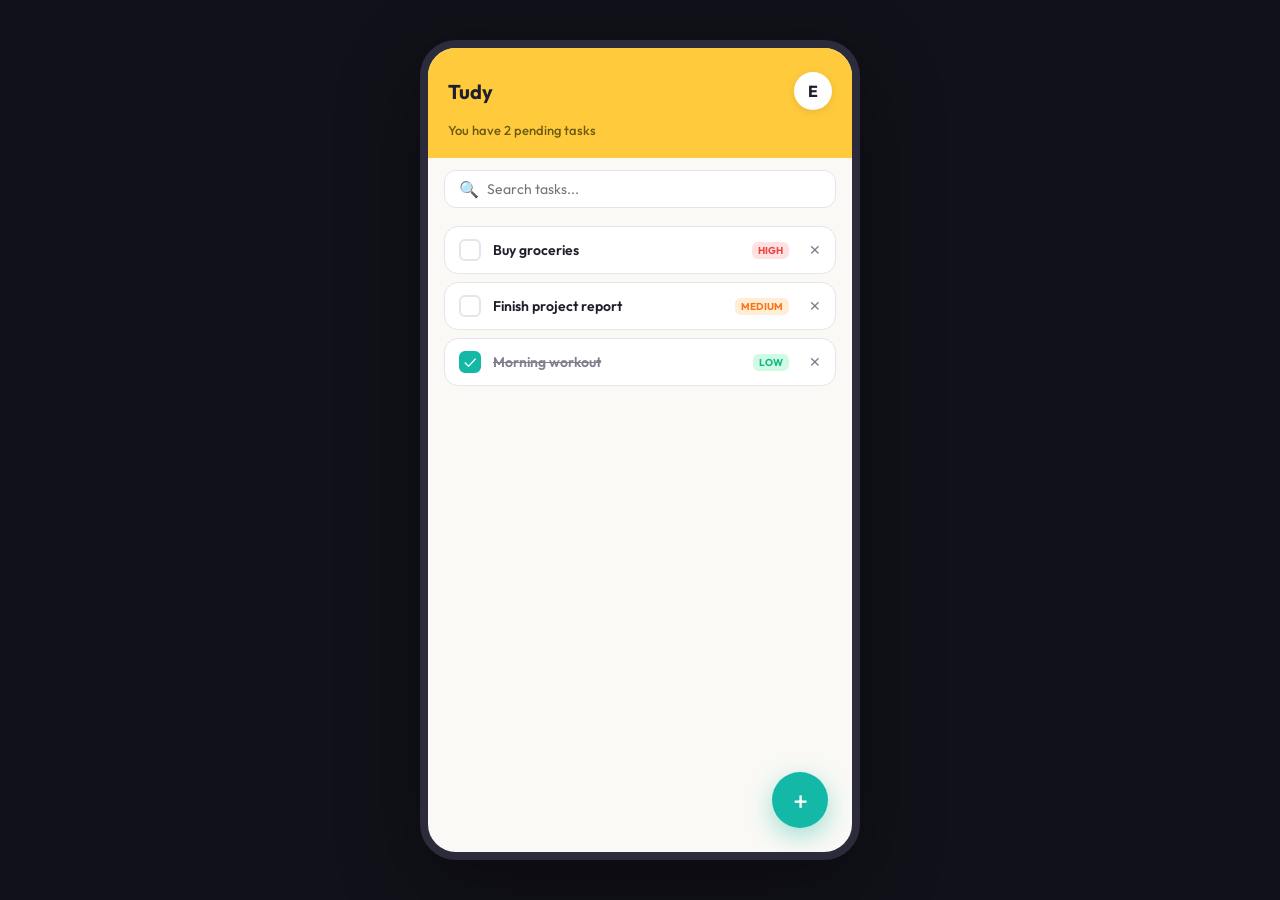
==== index.html @ 9cf91b24 "Remaster GUI with custom modal dialogs, priority pills, live search, and web interface" ====
<!DOCTYPE html>
<html lang="en">
<head>
  <meta charset="UTF-8">
  <meta name="viewport" content="width=device-width, initial-scale=1.0">
  <title>Tudy — Premium Task Manager</title>
  <link rel="preconnect" href="https://fonts.googleapis.com">
  <link rel="preconnect" href="https://fonts.gstatic.com" crossorigin>
  <link href="https://fonts.googleapis.com/css2?family=Outfit:wght@400;500;600;700&display=swap" rel="stylesheet">
  <style>
    :root {
      --yellow: #FFCB3D;
      --yellow-dark: #F5A623;
      --cream: #FAF9F5;
      --white: #FFFFFF;
      --ink: #1E1E2D;
      --gray: #7E7E8F;
      --gray-light: #F1F1F5;
      --line: #E5E5EB;
      --teal: #14B8A6;
      --teal-hover: #0D9488;
      --teal-light: #CCFBF1;
      --danger: #EF4444;
      --danger-light: #FEE2E2;
      --radius: 18px;
      --shadow: 0 12px 36px rgba(0,0,0,0.08);
    }

    * { box-sizing: border-box; margin: 0; padding: 0; }

    body {
      font-family: 'Outfit', -apple-system, BlinkMacSystemFont, sans-serif;
      background: #111119;
      color: var(--ink);
      min-height: 100vh;
      display: flex;
      justify-content: center;
      align-items: center;
      padding: 24px;
    }

    /* Mobile Container Frame */
    .app-viewport {
      width: 100%;
      max-width: 440px;
      height: 820px;
      background: var(--cream);
      border-radius: 36px;
      box-shadow: 0 24px 80px rgba(0,0,0,0.4);
      display: flex;
      flex-direction: column;
      overflow: hidden;
      position: relative;
      border: 8px solid #2B2B3C;
    }

    /* Header */
    .header {
      background: var(--yellow);
      padding: 24px 20px 20px;
      position: relative;
    }
    .header-top {
      display: flex;
      justify-content: space-between;
      align-items: center;
      margin-bottom: 12px;
    }
    .brand-title {
      font-size: 20px;
      font-weight: 700;
      color: var(--ink);
    }
    .avatar {
      width: 38px;
      height: 38px;
      background: var(--white);
      border-radius: 50%;
      display: flex;
      align-items: center;
      justify-content: center;
      font-weight: 700;
      color: var(--ink);
      box-shadow: 0 2px 8px rgba(0,0,0,0.1);
    }
    .sub-text {
      font-size: 13px;
      color: #6B5A12;
      font-weight: 500;
    }

    /* Search Bar */
    .search-box {
      margin: 12px 16px 6px;
      background: var(--white);
      border-radius: 12px;
      display: flex;
      align-items: center;
      padding: 8px 14px;
      border: 1px solid var(--line);
    }
    .search-box input {
      border: none;
      outline: none;
      width: 100%;
      margin-left: 8px;
      font-size: 14px;
      font-family: inherit;
    }

    /* Category List */
    .content-area {
      flex: 1;
      overflow-y: auto;
      padding: 12px 16px 80px;
    }

    .category-card {
      background: var(--white);
      border-radius: 16px;
      padding: 14px;
      margin-bottom: 10px;
      display: flex;
      align-items: center;
      justify-content: space-between;
      border: 1px solid var(--line);
      cursor: pointer;
      transition: all 0.2s ease;
    }
    .category-card:hover {
      transform: translateY(-2px);
      box-shadow: 0 4px 16px rgba(0,0,0,0.05);
    }
    .card-left {
      display: flex;
      align-items: center;
      gap: 12px;
    }
    .icon-chip {
      width: 44px;
      height: 44px;
      border-radius: 12px;
      display: flex;
      align-items: center;
      justify-content: center;
      font-size: 20px;
    }
    .cat-name { font-size: 15px; font-weight: 600; color: var(--ink); }
    .cat-count { font-size: 12px; color: var(--gray); }

    /* Task Card */
    .task-card {
      background: var(--white);
      border-radius: 14px;
      padding: 12px 14px;
      margin-bottom: 8px;
      display: flex;
      align-items: center;
      gap: 12px;
      border: 1px solid var(--line);
      transition: all 0.2s;
    }
    .task-card.completed .task-title {
      text-decoration: line-through;
      color: var(--gray);
    }
    .checkbox {
      width: 22px;
      height: 22px;
      border-radius: 6px;
      border: 2px solid var(--line);
      cursor: pointer;
      display: flex;
      align-items: center;
      justify-content: center;
      transition: all 0.2s;
    }
    .checkbox.checked {
      background: var(--teal);
      border-color: var(--teal);
      color: white;
    }
    .task-title { font-size: 14px; font-weight: 600; flex: 1; }

    .prio-pill {
      font-size: 10px;
      font-weight: 700;
      padding: 2px 6px;
      border-radius: 6px;
      text-transform: uppercase;
    }
    .prio-high { background: var(--danger-light); color: var(--danger); }
    .prio-medium { background: #FFEDD5; color: #F97316; }
    .prio-low { background: #D1FAE5; color: #10B981; }

    /* FAB */
    .fab {
      position: absolute;
      bottom: 24px;
      right: 24px;
      width: 56px;
      height: 56px;
      background: var(--teal);
      color: white;
      border-radius: 50%;
      display: flex;
      align-items: center;
      justify-content: center;
      font-size: 28px;
      box-shadow: 0 8px 24px rgba(20, 184, 166, 0.4);
      cursor: pointer;
      transition: transform 0.2s;
    }
    .fab:hover { transform: scale(1.08); background: var(--teal-hover); }

    /* Modal Overlay */
    .modal-overlay {
      position: absolute;
      top: 0; left: 0; right: 0; bottom: 0;
      background: rgba(0,0,0,0.5);
      display: flex;
      align-items: flex-end;
      opacity: 0;
      pointer-events: none;
      transition: opacity 0.3s ease;
    }
    .modal-overlay.active {
      opacity: 1;
      pointer-events: auto;
    }
    .modal-sheet {
      width: 100%;
      background: var(--white);
      border-radius: 28px 28px 0 0;
      padding: 24px;
      transform: translateY(100%);
      transition: transform 0.3s cubic-bezier(0.1, 0.9, 0.2, 1);
    }
    .modal-overlay.active .modal-sheet {
      transform: translateY(0);
    }

    .btn {
      padding: 10px 20px;
      border-radius: 12px;
      border: none;
      font-weight: 600;
      font-family: inherit;
      cursor: pointer;
    }
    .btn-primary { background: var(--teal); color: white; }
    .btn-secondary { background: var(--gray-light); color: var(--ink); }
    .input-field {
      width: 100%;
      padding: 12px;
      border-radius: 10px;
      border: 1px solid var(--line);
      margin-bottom: 12px;
      font-family: inherit;
    }
  </style>
</head>
<body>

<div class="app-viewport">
  <div class="header">
    <div class="header-top">
      <div class="brand-title">Tudy</div>
      <div class="avatar">E</div>
    </div>
    <div class="sub-text" id="header-subtitle">Loading tasks...</div>
  </div>

  <div class="search-box">
    <span>🔍</span>
    <input type="text" id="search-input" placeholder="Search tasks..." onkeyup="renderTasks()">
  </div>

  <div class="content-area" id="main-content">
    <!-- Rendered dynamically -->
  </div>

  <div class="fab" onclick="openAddTaskModal()">+</div>

  <!-- Modal Sheet -->
  <div class="modal-overlay" id="modal-overlay">
    <div class="modal-sheet">
      <h3 style="margin-bottom: 16px;" id="modal-title">Add New Task</h3>
      <input type="text" id="task-title-input" class="input-field" placeholder="What needs to be done?">
      
      <div style="display: flex; gap: 8px; margin-bottom: 16px;">
        <select id="task-cat-select" class="input-field" style="margin-bottom: 0;">
          <option value="Personal">Personal</option>
          <option value="Work">Work</option>
          <option value="Shopping">Shopping</option>
        </select>
        <select id="task-prio-select" class="input-field" style="margin-bottom: 0;">
          <option value="Low">Low</option>
          <option value="Medium" selected>Medium</option>
          <option value="High">High</option>
        </select>
      </div>

      <div style="display: flex; justify-content: flex-end; gap: 8px;">
        <button class="btn btn-secondary" onclick="closeModal()">Cancel</button>
        <button class="btn btn-primary" onclick="saveTask()">Save Task</button>
      </div>
    </div>
  </div>
</div>

<script>
  let tasks = JSON.parse(localStorage.getItem('tudy_tasks') || '[]');

  if (tasks.length === 0) {
    tasks = [
      { id: '1', title: 'Buy groceries', category: 'Shopping', priority: 'High', completed: false, due_date: '' },
      { id: '2', title: 'Finish project report', category: 'Work', priority: 'Medium', completed: false, due_date: '' },
      { id: '3', title: 'Morning workout', category: 'Personal', priority: 'Low', completed: true, due_date: '' }
    ];
    save();
  }

  function save() {
    localStorage.setItem('tudy_tasks', JSON.stringify(tasks));
  }

  function renderTasks() {
    const q = document.getElementById('search-input').value.toLowerCase();
    const container = document.getElementById('main-content');
    const filtered = tasks.filter(t => t.title.toLowerCase().includes(q));

    document.getElementById('header-subtitle').innerText = `You have ${tasks.filter(t => !t.completed).length} pending tasks`;

    if (filtered.length === 0) {
      container.innerHTML = '<div style="text-align: center; color: var(--gray); padding: 40px;">No tasks found</div>';
      return;
    }

    container.innerHTML = filtered.map(t => `
      <div class="task-card ${t.completed ? 'completed' : ''}">
        <div class="checkbox ${t.completed ? 'checked' : ''}" onclick="toggleTask('${t.id}')">
          ${t.completed ? '✓' : ''}
        </div>
        <div class="task-title">${t.title}</div>
        <span class="prio-pill prio-${t.priority.toLowerCase()}">${t.priority}</span>
        <span onclick="deleteTask('${t.id}')" style="cursor: pointer; color: var(--gray); font-size: 14px; margin-left: 8px;">✕</span>
      </div>
    `).join('');
  }

  function toggleTask(id) {
    const t = tasks.find(x => x.id === id);
    if (t) t.completed = !t.completed;
    save();
    renderTasks();
  }

  function deleteTask(id) {
    tasks = tasks.filter(x => x.id !== id);
    save();
    renderTasks();
  }

  function openAddTaskModal() {
    document.getElementById('modal-overlay').classList.add('active');
    document.getElementById('task-title-input').focus();
  }

  function closeModal() {
    document.getElementById('modal-overlay').classList.remove('active');
    document.getElementById('task-title-input').value = '';
  }

  function saveTask() {
    const title = document.getElementById('task-title-input').value.strip ? document.getElementById('task-title-input').value.trim() : document.getElementById('task-title-input').value;
    if (!title) return;

    tasks.push({
      id: Date.now().toString(),
      title: title,
      category: document.getElementById('task-cat-select').value,
      priority: document.getElementById('task-prio-select').value,
      completed: false,
      due_date: ''
    });

    save();
    renderTasks();
    closeModal();
  }

  renderTasks();
</script>
</body>
</html>
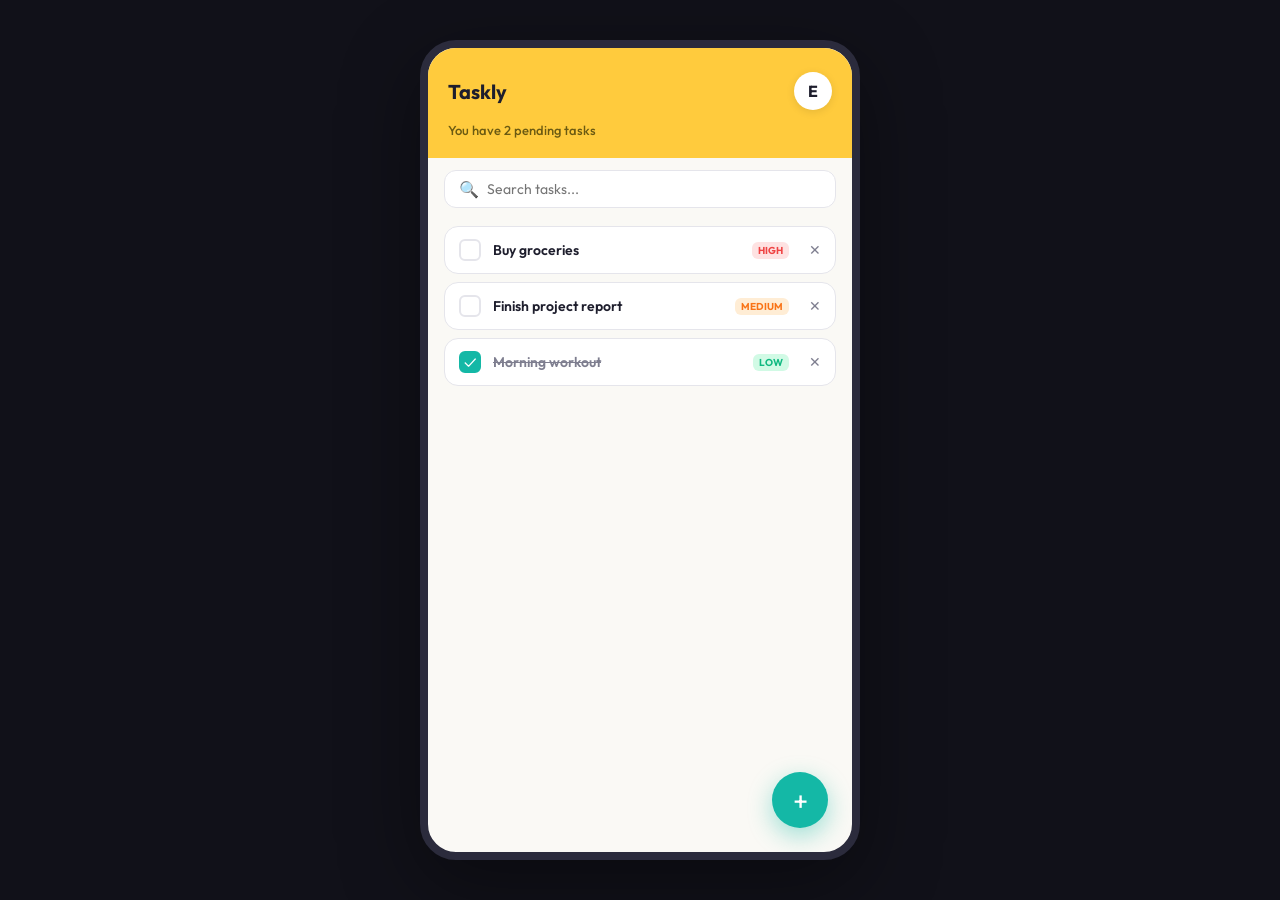
==== commit 738ca37f: "rebrand: rename Tudy → Taskly across all files" ====
--- a/index.html
+++ b/index.html
@@ -3,7 +3,7 @@
 <head>
   <meta charset="UTF-8">
   <meta name="viewport" content="width=device-width, initial-scale=1.0">
-  <title>Tudy — Premium Task Manager</title>
+  <title>Taskly — Premium Task Manager</title>
   <link rel="preconnect" href="https://fonts.googleapis.com">
   <link rel="preconnect" href="https://fonts.gstatic.com" crossorigin>
   <link href="https://fonts.googleapis.com/css2?family=Outfit:wght@400;500;600;700&display=swap" rel="stylesheet">
@@ -265,7 +265,7 @@
 <div class="app-viewport">
   <div class="header">
     <div class="header-top">
-      <div class="brand-title">Tudy</div>
+      <div class="brand-title">Taskly</div>
       <div class="avatar">E</div>
     </div>
     <div class="sub-text" id="header-subtitle">Loading tasks...</div>
@@ -310,7 +310,7 @@
 </div>
 
 <script>
-  let tasks = JSON.parse(localStorage.getItem('tudy_tasks') || '[]');
+  let tasks = JSON.parse(localStorage.getItem('taskly_tasks') || '[]');
 
   if (tasks.length === 0) {
     tasks = [
@@ -322,7 +322,7 @@
   }
 
   function save() {
-    localStorage.setItem('tudy_tasks', JSON.stringify(tasks));
+    localStorage.setItem('taskly_tasks', JSON.stringify(tasks));
   }
 
   function renderTasks() {
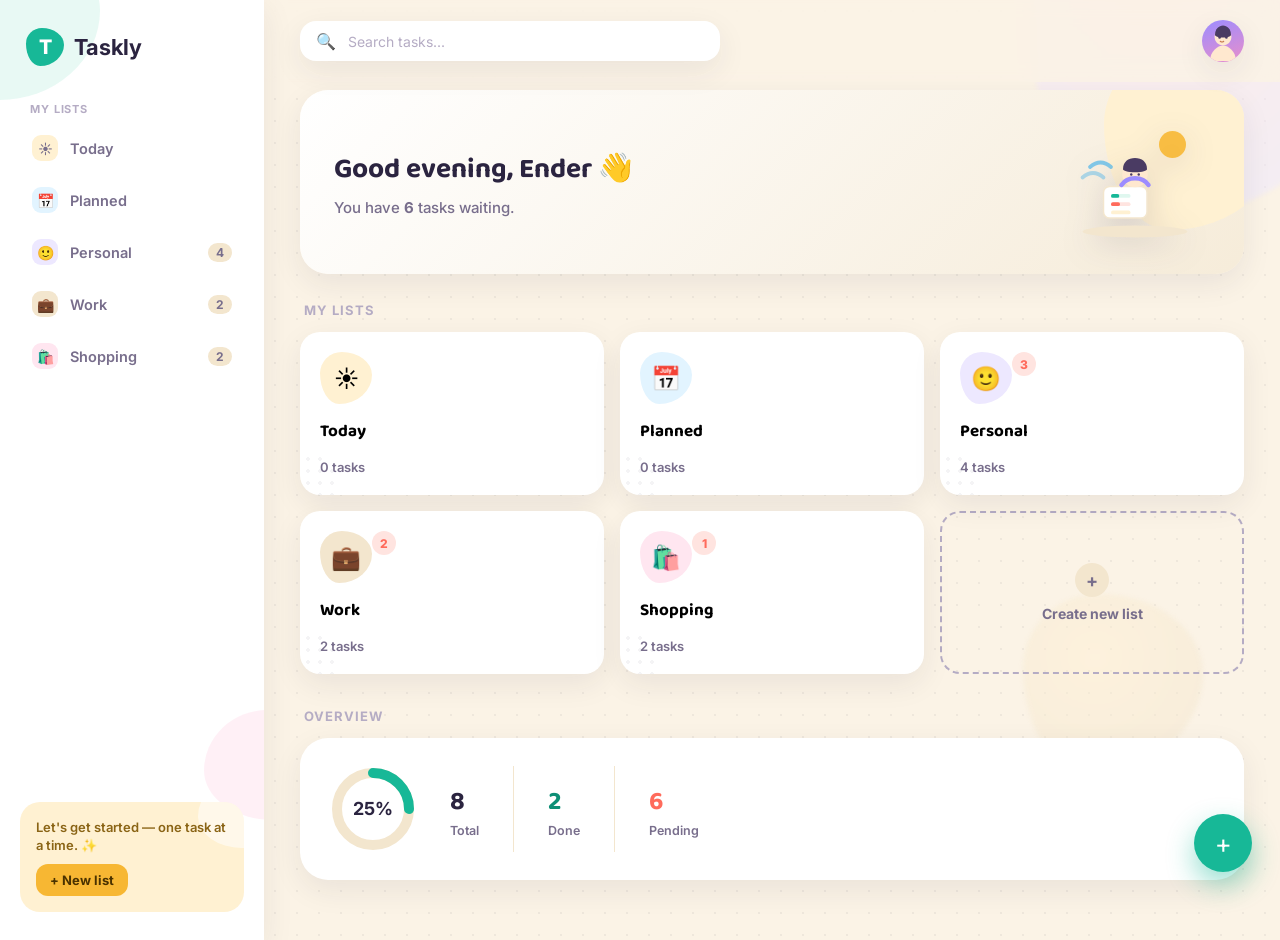
==== commit 36905d63: "feat: replace index.html with complete revamp design from taskly-revamp (1).html with full functiona" ====
--- a/index.html
+++ b/index.html
@@ -1,396 +1,1047 @@
 <!DOCTYPE html>
 <html lang="en">
 <head>
-  <meta charset="UTF-8">
-  <meta name="viewport" content="width=device-width, initial-scale=1.0">
-  <title>Taskly — Premium Task Manager</title>
-  <link rel="preconnect" href="https://fonts.googleapis.com">
-  <link rel="preconnect" href="https://fonts.gstatic.com" crossorigin>
-  <link href="https://fonts.googleapis.com/css2?family=Outfit:wght@400;500;600;700&display=swap" rel="stylesheet">
-  <style>
-    :root {
-      --yellow: #FFCB3D;
-      --yellow-dark: #F5A623;
-      --cream: #FAF9F5;
-      --white: #FFFFFF;
-      --ink: #1E1E2D;
-      --gray: #7E7E8F;
-      --gray-light: #F1F1F5;
-      --line: #E5E5EB;
-      --teal: #14B8A6;
-      --teal-hover: #0D9488;
-      --teal-light: #CCFBF1;
-      --danger: #EF4444;
-      --danger-light: #FEE2E2;
-      --radius: 18px;
-      --shadow: 0 12px 36px rgba(0,0,0,0.08);
+<meta charset="UTF-8">
+<meta name="viewport" content="width=device-width, initial-scale=1.0">
+<title>Taskly — Get Organized Your Life</title>
+<link rel="preconnect" href="https://fonts.googleapis.com">
+<link href="https://fonts.googleapis.com/css2?family=Baloo+2:wght@500;600;700;800&family=Inter:wght@400;500;600;700;800&display=swap" rel="stylesheet">
+<style>
+  :root{
+    --cream:#FBF3E6;
+    --cream-deep:#F3E6CE;
+    --white:#FFFFFF;
+    --ink:#2B2440;
+    --ink-soft:#786E8C;
+    --ink-faint:#B5ACC4;
+    --teal:#17B897;
+    --teal-deep:#0E8F76;
+    --teal-tint:#DFF7EF;
+    --coral:#FF6B5C;
+    --coral-tint:#FFE4E0;
+    --amber:#F7B733;
+    --amber-tint:#FFF1D2;
+    --lilac:#9C8CFF;
+    --lilac-tint:#EDE8FF;
+    --sky:#4FB3E8;
+    --sky-tint:#E2F4FF;
+    --pink:#FF8FBB;
+    --pink-tint:#FFE6F0;
+    --radius-lg:28px;
+    --radius-md:20px;
+    --radius-sm:14px;
+    --shadow-soft:0 10px 30px rgba(43,36,64,0.08);
+    --shadow-pop:0 16px 40px rgba(43,36,64,0.14);
+  }
+
+  *{box-sizing:border-box;}
+  html,body{margin:0;padding:0;}
+  body{
+    background:
+      radial-gradient(circle, rgba(43,36,64,.06) 1.4px, transparent 1.4px) 0 0/22px 22px,
+      var(--cream);
+    font-family:'Inter',sans-serif;
+    color:var(--ink);
+    -webkit-font-smoothing:antialiased;
+    position:relative;
+  }
+  h1,h2,h3,.display{font-family:'Baloo 2',sans-serif;}
+
+  /* ---------- Ambient background graphics ---------- */
+  .bg-decor{
+    position:fixed;inset:0;z-index:0;overflow:hidden;pointer-events:none;
+  }
+  .bg-decor span{
+    position:absolute;display:block;
+    border-radius:42% 58% 63% 37% / 41% 44% 56% 59%;
+    filter:blur(2px);opacity:.5;
+  }
+  .bg-decor span.b1{width:340px;height:340px;top:-120px;right:-90px;background:radial-gradient(circle at 35% 30%, var(--pink-tint), var(--lilac-tint) 70%);}
+  .bg-decor span.b2{width:260px;height:260px;bottom:-100px;left:-80px;background:radial-gradient(circle at 40% 35%, var(--teal-tint), var(--sky-tint) 75%);}
+  .bg-decor span.b3{width:180px;height:180px;bottom:14%;right:6%;background:radial-gradient(circle at 40% 35%, var(--amber-tint), var(--cream-deep) 75%);opacity:.45;}
+  #app{position:relative;z-index:1;}
+
+  button{font-family:inherit;cursor:pointer;border:none;background:none;}
+  input,select{font-family:inherit;}
+
+  /* ---------- Blob badge shapes ---------- */
+  .blob{
+    border-radius: 42% 58% 63% 37% / 41% 44% 56% 59%;
+    display:flex;align-items:center;justify-content:center;
+    transition:border-radius .5s ease, transform .35s ease;
+    flex-shrink:0;
+  }
+  .blob:hover{
+    border-radius: 58% 42% 37% 63% / 55% 60% 40% 45%;
+    transform:rotate(-4deg) scale(1.04);
+  }
+
+  /* ---------- App shell ---------- */
+  #app{display:flex;min-height:100vh;}
+
+  /* Sidebar */
+  .sidebar{
+    width:264px;flex-shrink:0;
+    background:var(--white);
+    padding:28px 20px;
+    display:flex;flex-direction:column;gap:26px;
+    box-shadow: var(--shadow-soft);
+    position:relative;z-index:20;
+    overflow:hidden;
+  }
+  .sidebar::before{
+    content:"";position:absolute;top:-60px;left:-60px;width:160px;height:160px;
+    background:var(--teal-tint);border-radius:42% 58% 63% 37% / 41% 44% 56% 59%;
+    z-index:0;opacity:.7;
+  }
+  .sidebar::after{
+    content:"";position:absolute;bottom:120px;right:-50px;width:110px;height:110px;
+    background:var(--pink-tint);border-radius:58% 42% 37% 63% / 55% 60% 40% 45%;
+    z-index:0;opacity:.6;
+  }
+  .sidebar > *{position:relative;z-index:1;}
+  .brand{display:flex;align-items:center;gap:10px;padding:0 6px;}
+  .brand .mark{
+    width:38px;height:38px;background:var(--teal);
+    color:white;font-size:20px;font-weight:800;
+  }
+  .brand span{font-size:22px;font-weight:700;}
+
+  .nav-group{display:flex;flex-direction:column;gap:4px;}
+  .nav-label{font-size:11px;font-weight:700;letter-spacing:.08em;color:var(--ink-faint);text-transform:uppercase;margin:10px 10px 4px;}
+  .nav-item{
+    display:flex;align-items:center;gap:12px;
+    padding:11px 12px;border-radius:14px;
+    font-weight:600;font-size:14.5px;color:var(--ink-soft);
+    transition:background .2s ease, color .2s ease;
+    text-align:left;width:100%;
+  }
+  .nav-item .ic{width:26px;height:26px;border-radius:9px;display:flex;align-items:center;justify-content:center;font-size:14px;flex-shrink:0;}
+  .nav-item:hover{background:var(--cream);color:var(--ink);}
+  .nav-item.active{background:var(--teal-tint);color:var(--teal-deep);}
+  .nav-item .count{margin-left:auto;font-size:12px;font-weight:700;background:var(--cream-deep);color:var(--ink-soft);padding:2px 8px;border-radius:20px;}
+  .nav-item.active .count{background:var(--teal);color:white;}
+  .nav-item .del-list{margin-left:auto;opacity:0;font-size:13px;color:var(--ink-faint);padding:2px 5px;border-radius:6px;transition:opacity .15s,color .15s;}
+  .nav-item:hover .del-list{opacity:1;}
+  .nav-item .del-list:hover{color:var(--coral);}
+
+  .sidebar-footer{margin-top:auto;background:var(--amber-tint);border-radius:var(--radius-md);padding:16px;position:relative;overflow:hidden;}
+  .sidebar-footer::after{
+    content:"";position:absolute;top:-24px;right:-24px;width:70px;height:70px;
+    background:rgba(255,255,255,.55);border-radius:58% 42% 37% 63% / 55% 60% 40% 45%;
+  }
+  .sidebar-footer p{margin:0 0 10px;font-size:13px;font-weight:600;color:#8A6415;line-height:1.4;position:relative;z-index:1;}
+  .sidebar-footer button{background:var(--amber);color:#4A3200;font-weight:700;font-size:13px;padding:8px 14px;border-radius:12px;position:relative;z-index:1;transition:transform .15s;}
+  .sidebar-footer button:hover{transform:scale(1.04);}
+
+  .drawer-close, .hamburger{display:none;}
+
+  /* Main column */
+  .main{flex:1;min-width:0;display:flex;flex-direction:column;}
+  .topbar{
+    display:flex;align-items:center;gap:16px;
+    padding:20px 36px;position:sticky;top:0;
+    background:rgba(251,243,230,.85);backdrop-filter:blur(10px);
+    z-index:10;
+  }
+  .search{
+    flex:1;max-width:420px;display:flex;align-items:center;gap:10px;
+    background:var(--white);border-radius:16px;padding:10px 16px;
+    box-shadow:var(--shadow-soft);
+  }
+  .search input{border:none;outline:none;background:none;font-size:14px;width:100%;color:var(--ink);}
+  .search input::placeholder{color:var(--ink-faint);}
+  .topbar .spacer{flex:1;}
+  .avatar{
+    width:42px;height:42px;border-radius:50%;
+    background:linear-gradient(160deg, var(--lilac) 0%, var(--pink) 130%);
+    display:flex;align-items:center;justify-content:center;
+    box-shadow:var(--shadow-soft);flex-shrink:0;overflow:hidden;
+  }
+  .avatar svg{width:100%;height:100%;display:block;}
+
+  .content{padding:8px 36px 60px;max-width:1080px;width:100%;margin:0 auto;}
+
+  /* ---------- Dashboard ---------- */
+  .hero{
+    background:linear-gradient(135deg,var(--white) 0%, var(--cream-deep) 130%);
+    border-radius:var(--radius-lg);padding:32px 34px;
+    display:flex;align-items:center;justify-content:space-between;gap:24px;
+    box-shadow:var(--shadow-soft);margin-bottom:28px;position:relative;overflow:hidden;
+  }
+  .hero::after{
+    content:"";position:absolute;right:-40px;top:-40px;width:180px;height:180px;
+    background:var(--amber-tint);border-radius:42% 58% 63% 37% / 41% 44% 56% 59%;z-index:0;
+  }
+  .hero-text{position:relative;z-index:1;}
+  .hero-text h1{margin:0 0 6px;font-size:28px;}
+  .hero-text p{margin:0;color:var(--ink-soft);font-size:15px;font-weight:500;}
+  .hero-emoji{position:relative;z-index:1;filter:drop-shadow(0 8px 16px rgba(43,36,64,.15));flex-shrink:0;}
+  .hero-emoji svg{width:150px;height:120px;display:block;}
+
+  .section-title{font-size:13px;font-weight:700;letter-spacing:.08em;text-transform:uppercase;color:var(--ink-faint);margin:0 0 14px 4px;}
+
+  .lists-grid{
+    display:grid;grid-template-columns:repeat(auto-fill,minmax(230px,1fr));
+    gap:16px;margin-bottom:34px;
+  }
+  .list-card{
+    background:var(--white);border-radius:var(--radius-md);padding:20px;
+    display:flex;flex-direction:column;gap:14px;
+    box-shadow:var(--shadow-soft);cursor:pointer;text-align:left;
+    transition:transform .2s ease, box-shadow .2s ease;
+    position:relative;overflow:hidden;
+  }
+  .list-card::after{
+    content:"";position:absolute;bottom:-22px;left:-22px;width:64px;height:64px;
+    background:radial-gradient(circle, rgba(43,36,64,.05) 1.6px, transparent 1.6px) 0 0/12px 12px;
+    border-radius:50%;pointer-events:none;
+  }
+  .list-card:hover{transform:translateY(-4px);box-shadow:var(--shadow-pop);}
+  .list-card .blob{width:52px;height:52px;font-size:24px;position:relative;z-index:1;}
+  .list-card h3{margin:0;font-size:17px;position:relative;z-index:1;}
+  .list-card .meta{display:flex;align-items:center;justify-content:space-between;position:relative;z-index:1;}
+  .list-card > div{position:relative;z-index:1;}
+  .list-card .meta span{font-size:13px;color:var(--ink-soft);font-weight:600;}
+  .list-card .badge{
+    background:var(--coral-tint);color:var(--coral);font-weight:800;font-size:12px;
+    width:24px;height:24px;border-radius:50%;display:flex;align-items:center;justify-content:center;
+  }
+  .list-card .del-card{
+    position:absolute;top:12px;right:12px;opacity:0;width:26px;height:26px;
+    border-radius:8px;background:var(--coral-tint);color:var(--coral);
+    font-size:12px;font-weight:800;display:flex;align-items:center;justify-content:center;
+    transition:opacity .2s;z-index:2;
+  }
+  .list-card:hover .del-card{opacity:1;}
+  .new-list-card{
+    border:2px dashed var(--ink-faint);border-radius:var(--radius-md);
+    display:flex;flex-direction:column;align-items:center;justify-content:center;gap:8px;
+    padding:20px;color:var(--ink-soft);font-weight:700;font-size:14px;
+    background:transparent;min-height:120px;transition:all .2s ease;
+  }
+  .new-list-card:hover{border-color:var(--teal);color:var(--teal-deep);background:var(--teal-tint);}
+  .new-list-card .plus-ic{width:34px;height:34px;border-radius:50%;background:var(--cream-deep);display:flex;align-items:center;justify-content:center;font-size:18px;}
+
+  .overview-card{
+    background:var(--white);border-radius:var(--radius-lg);padding:28px 30px;
+    box-shadow:var(--shadow-soft);display:flex;align-items:center;gap:34px;flex-wrap:wrap;
+  }
+  .ring-wrap{display:flex;align-items:center;gap:16px;}
+  .stat{display:flex;flex-direction:column;}
+  .stat .num{font-family:'Baloo 2';font-size:26px;font-weight:700;}
+  .stat .lbl{font-size:12.5px;color:var(--ink-soft);font-weight:600;}
+  .stat.done .num{color:var(--teal-deep);}
+  .stat.pending .num{color:var(--coral);}
+  .overview-divider{width:1px;align-self:stretch;background:var(--cream-deep);}
+
+  /* ---------- List Detail ---------- */
+  .list-header{
+    display:flex;align-items:center;gap:18px;margin-bottom:22px;
+  }
+  .back-btn{
+    display:flex;align-items:center;gap:6px;font-weight:700;font-size:14px;color:var(--ink-soft);
+    padding:8px 4px;
+  }
+  .back-btn:hover{color:var(--ink);}
+  .list-header .blob{width:58px;height:58px;font-size:26px;}
+  .list-header h2{margin:0;font-size:24px;}
+  .list-header .sub{margin:2px 0 0;color:var(--ink-soft);font-size:13.5px;font-weight:600;}
+
+  .tabs{display:flex;gap:6px;background:var(--white);padding:5px;border-radius:16px;box-shadow:var(--shadow-soft);width:fit-content;margin-bottom:20px;}
+  .tab{padding:9px 20px;border-radius:12px;font-weight:700;font-size:13.5px;color:var(--ink-soft);transition:background .2s,color .2s;}
+  .tab.active{background:var(--teal);color:white;}
+  .tab:hover:not(.active){background:var(--cream);}
+
+  .task-list{display:flex;flex-direction:column;gap:12px;}
+  .task-row{
+    background:var(--white);border-radius:var(--radius-md);
+    padding:16px 18px;display:flex;align-items:center;gap:14px;
+    box-shadow:var(--shadow-soft);transition:box-shadow .2s ease, opacity .2s ease;
+    border-left:5px solid transparent;
+  }
+  .task-row:hover{box-shadow:var(--shadow-pop);}
+  .task-row.priority-High{border-left-color:var(--coral);}
+  .task-row.priority-Medium{border-left-color:var(--amber);}
+  .task-row.priority-Low{border-left-color:var(--teal);}
+
+  .checkbox{
+    width:26px;height:26px;border-radius:50%;border:2.5px solid var(--ink-faint);
+    display:flex;align-items:center;justify-content:center;flex-shrink:0;
+    transition:all .2s ease;font-size:13px;color:white;
+  }
+  .checkbox.checked{background:var(--teal);border-color:var(--teal);}
+
+  .task-body{flex:1;min-width:0;}
+  .task-title{font-weight:700;font-size:15px;margin:0 0 6px;transition:color .2s ease;}
+  .task-row.done .task-title{text-decoration:line-through;color:var(--ink-faint);}
+  .pill{display:inline-block;font-size:11px;font-weight:800;padding:4px 10px;border-radius:20px;letter-spacing:.02em;}
+  .pill.High{background:var(--coral-tint);color:var(--coral);}
+  .pill.Medium{background:var(--amber-tint);color:#8A6415;}
+  .pill.Low{background:var(--teal-tint);color:var(--teal-deep);}
+  .task-due{font-size:11.5px;color:var(--ink-faint);font-weight:500;margin-left:6px;}
+  .task-due.overdue{color:var(--coral);font-weight:700;}
+
+  .task-actions{display:flex;align-items:center;gap:6px;}
+  .icon-btn{
+    width:32px;height:32px;border-radius:10px;display:flex;align-items:center;justify-content:center;
+    color:var(--ink-faint);transition:all .2s ease;font-size:14px;
+  }
+  .icon-btn:hover{background:var(--coral-tint);color:var(--coral);}
+  .icon-btn.edit-btn:hover{background:var(--teal-tint);color:var(--teal-deep);}
+
+  .empty-state{
+    text-align:center;padding:60px 20px;color:var(--ink-soft);
+  }
+  .empty-state .em{margin-bottom:6px;}
+  .empty-state .em svg{width:120px;height:100px;}
+  .empty-state p{font-weight:600;margin:0;}
+
+  /* Add task */
+  .add-row{
+    background:var(--white);border-radius:var(--radius-md);padding:12px 14px;
+    display:flex;gap:10px;align-items:center;box-shadow:var(--shadow-soft);margin-bottom:16px;
+    border:2px solid transparent;transition:border-color .2s;
+  }
+  .add-row:focus-within{border-color:var(--teal);}
+  .add-row input{flex:1;border:none;outline:none;font-size:14.5px;padding:8px 4px;background:none;color:var(--ink);}
+  .add-row select{border:none;outline:none;background:var(--cream);border-radius:10px;padding:8px 10px;font-weight:700;font-size:12.5px;color:var(--ink-soft);}
+  .add-row input.due-input{flex:0 0 130px;font-size:13px;color:var(--ink-soft);}
+  .add-row button.submit{background:var(--teal);color:white;font-weight:700;font-size:13.5px;padding:9px 18px;border-radius:12px;flex-shrink:0;transition:transform .15s,background .15s;}
+  .add-row button.submit:hover{background:var(--teal-deep);transform:scale(1.03);}
+
+  .fab{
+    position:fixed;bottom:28px;right:28px;width:58px;height:58px;border-radius:50%;
+    background:var(--teal);color:white;font-size:26px;display:flex;align-items:center;justify-content:center;
+    box-shadow:0 12px 28px rgba(23,184,151,.45);z-index:30;transition:transform .2s ease;
+  }
+  .fab:hover{transform:scale(1.08) rotate(90deg);}
+
+  /* ---------- Modal ---------- */
+  .modal-overlay{
+    display:none;position:fixed;inset:0;z-index:100;
+    background:rgba(43,36,64,.45);backdrop-filter:blur(4px);
+    align-items:center;justify-content:center;
+  }
+  .modal-overlay.open{display:flex;}
+  .modal{
+    background:var(--white);border-radius:var(--radius-lg);
+    padding:36px;width:100%;max-width:440px;
+    box-shadow:var(--shadow-pop);
+    position:relative;animation:modalIn .25s cubic-bezier(.2,.9,.3,1) both;
+  }
+  @keyframes modalIn{from{opacity:0;transform:scale(.93) translateY(8px);}to{opacity:1;transform:none;}}
+  .modal h2{margin:0 0 6px;font-size:22px;}
+  .modal .sub{margin:0 0 24px;color:var(--ink-soft);font-size:14px;}
+  .modal-close{
+    position:absolute;top:18px;right:18px;width:34px;height:34px;
+    border-radius:50%;background:var(--cream);
+    font-size:16px;display:flex;align-items:center;justify-content:center;
+    color:var(--ink-soft);transition:background .15s;
+  }
+  .modal-close:hover{background:var(--coral-tint);color:var(--coral);}
+  .field-group{display:flex;flex-direction:column;gap:6px;margin-bottom:16px;}
+  .field-label{font-size:12px;font-weight:700;letter-spacing:.06em;text-transform:uppercase;color:var(--ink-faint);}
+  .field-input{
+    border:2px solid var(--cream-deep);border-radius:14px;
+    padding:12px 14px;font-size:14.5px;color:var(--ink);
+    outline:none;transition:border-color .2s;width:100%;
+    background:var(--cream);
+  }
+  .field-input:focus{border-color:var(--teal);}
+  .prio-pills{display:flex;gap:8px;}
+  .prio-pill{
+    flex:1;padding:10px;border-radius:12px;border:2px solid transparent;
+    font-weight:700;font-size:13px;transition:all .2s;
+  }
+  .prio-pill[data-p="High"]{background:var(--coral-tint);color:var(--coral);}
+  .prio-pill[data-p="Medium"]{background:var(--amber-tint);color:#8A6415;}
+  .prio-pill[data-p="Low"]{background:var(--teal-tint);color:var(--teal-deep);}
+  .prio-pill.selected[data-p="High"]{border-color:var(--coral);}
+  .prio-pill.selected[data-p="Medium"]{border-color:var(--amber);}
+  .prio-pill.selected[data-p="Low"]{border-color:var(--teal-deep);}
+  .modal-actions{display:flex;justify-content:flex-end;gap:10px;margin-top:24px;}
+  .btn-ghost{background:var(--cream);color:var(--ink-soft);font-weight:700;font-size:14px;padding:12px 20px;border-radius:14px;transition:background .15s;}
+  .btn-ghost:hover{background:var(--cream-deep);}
+  .btn-primary{background:var(--teal);color:white;font-weight:700;font-size:14px;padding:12px 22px;border-radius:14px;transition:background .15s,transform .15s;}
+  .btn-primary:hover{background:var(--teal-deep);transform:scale(1.02);}
+  .btn-danger{background:var(--coral-tint);color:var(--coral);font-weight:700;font-size:14px;padding:12px 22px;border-radius:14px;transition:background .15s;}
+  .btn-danger:hover{background:var(--coral);color:white;}
+
+  /* Search results */
+  .search-results-title{font-size:12px;font-weight:700;letter-spacing:.06em;text-transform:uppercase;color:var(--ink-faint);margin:0 0 14px;}
+  .search-highlight{background:var(--amber-tint);border-radius:3px;padding:0 2px;}
+
+  /* Responsive */
+  .overlay{display:none;}
+  @media (max-width: 900px){
+    .sidebar{
+      position:fixed;top:0;left:0;bottom:0;transform:translateX(-100%);
+      transition:transform .3s ease;width:80%;max-width:300px;
     }
-
-    * { box-sizing: border-box; margin: 0; padding: 0; }
-
-    body {
-      font-family: 'Outfit', -apple-system, BlinkMacSystemFont, sans-serif;
-      background: #111119;
-      color: var(--ink);
-      min-height: 100vh;
-      display: flex;
-      justify-content: center;
-      align-items: center;
-      padding: 24px;
+    .sidebar.open{transform:translateX(0);}
+    .drawer-close{display:flex;margin-left:auto;width:30px;height:30px;border-radius:50%;background:var(--cream);align-items:center;justify-content:center;color:var(--ink-soft);}
+    .hamburger{
+      display:flex;width:40px;height:40px;border-radius:12px;background:var(--white);
+      box-shadow:var(--shadow-soft);align-items:center;justify-content:center;font-size:16px;flex-shrink:0;
     }
-
-    /* Mobile Container Frame */
-    .app-viewport {
-      width: 100%;
-      max-width: 440px;
-      height: 820px;
-      background: var(--cream);
-      border-radius: 36px;
-      box-shadow: 0 24px 80px rgba(0,0,0,0.4);
-      display: flex;
-      flex-direction: column;
-      overflow: hidden;
-      position: relative;
-      border: 8px solid #2B2B3C;
-    }
-
-    /* Header */
-    .header {
-      background: var(--yellow);
-      padding: 24px 20px 20px;
-      position: relative;
-    }
-    .header-top {
-      display: flex;
-      justify-content: space-between;
-      align-items: center;
-      margin-bottom: 12px;
-    }
-    .brand-title {
-      font-size: 20px;
-      font-weight: 700;
-      color: var(--ink);
-    }
-    .avatar {
-      width: 38px;
-      height: 38px;
-      background: var(--white);
-      border-radius: 50%;
-      display: flex;
-      align-items: center;
-      justify-content: center;
-      font-weight: 700;
-      color: var(--ink);
-      box-shadow: 0 2px 8px rgba(0,0,0,0.1);
-    }
-    .sub-text {
-      font-size: 13px;
-      color: #6B5A12;
-      font-weight: 500;
-    }
-
-    /* Search Bar */
-    .search-box {
-      margin: 12px 16px 6px;
-      background: var(--white);
-      border-radius: 12px;
-      display: flex;
-      align-items: center;
-      padding: 8px 14px;
-      border: 1px solid var(--line);
-    }
-    .search-box input {
-      border: none;
-      outline: none;
-      width: 100%;
-      margin-left: 8px;
-      font-size: 14px;
-      font-family: inherit;
-    }
-
-    /* Category List */
-    .content-area {
-      flex: 1;
-      overflow-y: auto;
-      padding: 12px 16px 80px;
-    }
-
-    .category-card {
-      background: var(--white);
-      border-radius: 16px;
-      padding: 14px;
-      margin-bottom: 10px;
-      display: flex;
-      align-items: center;
-      justify-content: space-between;
-      border: 1px solid var(--line);
-      cursor: pointer;
-      transition: all 0.2s ease;
-    }
-    .category-card:hover {
-      transform: translateY(-2px);
-      box-shadow: 0 4px 16px rgba(0,0,0,0.05);
-    }
-    .card-left {
-      display: flex;
-      align-items: center;
-      gap: 12px;
-    }
-    .icon-chip {
-      width: 44px;
-      height: 44px;
-      border-radius: 12px;
-      display: flex;
-      align-items: center;
-      justify-content: center;
-      font-size: 20px;
-    }
-    .cat-name { font-size: 15px; font-weight: 600; color: var(--ink); }
-    .cat-count { font-size: 12px; color: var(--gray); }
-
-    /* Task Card */
-    .task-card {
-      background: var(--white);
-      border-radius: 14px;
-      padding: 12px 14px;
-      margin-bottom: 8px;
-      display: flex;
-      align-items: center;
-      gap: 12px;
-      border: 1px solid var(--line);
-      transition: all 0.2s;
-    }
-    .task-card.completed .task-title {
-      text-decoration: line-through;
-      color: var(--gray);
-    }
-    .checkbox {
-      width: 22px;
-      height: 22px;
-      border-radius: 6px;
-      border: 2px solid var(--line);
-      cursor: pointer;
-      display: flex;
-      align-items: center;
-      justify-content: center;
-      transition: all 0.2s;
-    }
-    .checkbox.checked {
-      background: var(--teal);
-      border-color: var(--teal);
-      color: white;
-    }
-    .task-title { font-size: 14px; font-weight: 600; flex: 1; }
-
-    .prio-pill {
-      font-size: 10px;
-      font-weight: 700;
-      padding: 2px 6px;
-      border-radius: 6px;
-      text-transform: uppercase;
-    }
-    .prio-high { background: var(--danger-light); color: var(--danger); }
-    .prio-medium { background: #FFEDD5; color: #F97316; }
-    .prio-low { background: #D1FAE5; color: #10B981; }
-
-    /* FAB */
-    .fab {
-      position: absolute;
-      bottom: 24px;
-      right: 24px;
-      width: 56px;
-      height: 56px;
-      background: var(--teal);
-      color: white;
-      border-radius: 50%;
-      display: flex;
-      align-items: center;
-      justify-content: center;
-      font-size: 28px;
-      box-shadow: 0 8px 24px rgba(20, 184, 166, 0.4);
-      cursor: pointer;
-      transition: transform 0.2s;
-    }
-    .fab:hover { transform: scale(1.08); background: var(--teal-hover); }
-
-    /* Modal Overlay */
-    .modal-overlay {
-      position: absolute;
-      top: 0; left: 0; right: 0; bottom: 0;
-      background: rgba(0,0,0,0.5);
-      display: flex;
-      align-items: flex-end;
-      opacity: 0;
-      pointer-events: none;
-      transition: opacity 0.3s ease;
-    }
-    .modal-overlay.active {
-      opacity: 1;
-      pointer-events: auto;
-    }
-    .modal-sheet {
-      width: 100%;
-      background: var(--white);
-      border-radius: 28px 28px 0 0;
-      padding: 24px;
-      transform: translateY(100%);
-      transition: transform 0.3s cubic-bezier(0.1, 0.9, 0.2, 1);
-    }
-    .modal-overlay.active .modal-sheet {
-      transform: translateY(0);
-    }
-
-    .btn {
-      padding: 10px 20px;
-      border-radius: 12px;
-      border: none;
-      font-weight: 600;
-      font-family: inherit;
-      cursor: pointer;
-    }
-    .btn-primary { background: var(--teal); color: white; }
-    .btn-secondary { background: var(--gray-light); color: var(--ink); }
-    .input-field {
-      width: 100%;
-      padding: 12px;
-      border-radius: 10px;
-      border: 1px solid var(--line);
-      margin-bottom: 12px;
-      font-family: inherit;
-    }
-  </style>
+    .overlay{display:none;position:fixed;inset:0;background:rgba(43,36,64,.35);z-index:15;}
+    .overlay.show{display:block;}
+    .topbar{padding:16px 18px;}
+    .content{padding:4px 18px 90px;}
+    .hero{padding:24px 20px;flex-direction:column;align-items:flex-start;gap:14px;}
+    .overview-card{flex-direction:column;align-items:stretch;gap:18px;}
+    .overview-divider{display:none;}
+    .lists-grid{grid-template-columns:1fr 1fr;gap:12px;}
+    .search{max-width:none;}
+    .fab{bottom:20px;right:20px;width:52px;height:52px;font-size:22px;}
+    .add-row .due-input{display:none;}
+  }
+  @media (max-width: 520px){
+    .lists-grid{grid-template-columns:1fr;}
+    .hero-text h1{font-size:22px;}
+    .task-row{padding:14px;gap:10px;}
+    .list-header h2{font-size:20px;}
+    .modal{padding:24px;margin:16px;}
+  }
+</style>
 </head>
 <body>
 
-<div class="app-viewport">
-  <div class="header">
-    <div class="header-top">
-      <div class="brand-title">Taskly</div>
-      <div class="avatar">E</div>
-    </div>
-    <div class="sub-text" id="header-subtitle">Loading tasks...</div>
+<div class="bg-decor" aria-hidden="true">
+  <span class="b1"></span>
+  <span class="b2"></span>
+  <span class="b3"></span>
+</div>
+
+<div id="app">
+  <div class="overlay" id="overlay"></div>
+
+  <aside class="sidebar" id="sidebar">
+    <div style="display:flex;align-items:center;">
+      <div class="brand">
+        <div class="blob mark">T</div>
+        <span>Taskly</span>
+      </div>
+      <button class="drawer-close" id="drawerClose">✕</button>
+    </div>
+
+    <div class="nav-group" id="navLists">
+      <div class="nav-label">My Lists</div>
+      <!-- nav items injected by JS -->
+    </div>
+
+    <div class="sidebar-footer">
+      <p id="footerMotivation">Keep the streak going! 🔥</p>
+      <button id="addListBtn">+ New list</button>
+    </div>
+  </aside>
+
+  <div class="main">
+    <div class="topbar">
+      <button class="hamburger" id="hamburger">☰</button>
+      <div class="search">
+        <span>🔍</span>
+        <input type="text" id="searchInput" placeholder="Search tasks...">
+      </div>
+      <div class="spacer"></div>
+      <div class="avatar" title="Ender">
+        <svg viewBox="0 0 42 42" xmlns="http://www.w3.org/2000/svg">
+          <circle cx="21" cy="17" r="8.5" fill="#FFE8CF"/>
+          <path d="M8 41c0-9.4 7.7-15.5 13-15.5S34 31.6 34 41Z" fill="#FFE8CF"/>
+          <path d="M13 15c0-6 4-9.5 8-9.5s8 3.5 8 9.5c0 1-3 2.5-8 2.5s-8-1.5-8-2.5Z" fill="#4A3B63"/>
+          <circle cx="17.6" cy="17.5" r="1.3" fill="#4A3B63"/>
+          <circle cx="24.4" cy="17.5" r="1.3" fill="#4A3B63"/>
+          <path d="M18.3 21.3c.9.7 2.6.7 3.4 0" stroke="#C77B4F" stroke-width="1.2" stroke-linecap="round" fill="none"/>
+        </svg>
+      </div>
+    </div>
+
+    <div class="content" id="content">
+      <!-- view injected by JS -->
+    </div>
   </div>
 
-  <div class="search-box">
-    <span>🔍</span>
-    <input type="text" id="search-input" placeholder="Search tasks..." onkeyup="renderTasks()">
-  </div>
-
-  <div class="content-area" id="main-content">
-    <!-- Rendered dynamically -->
-  </div>
-
-  <div class="fab" onclick="openAddTaskModal()">+</div>
-
-  <!-- Modal Sheet -->
-  <div class="modal-overlay" id="modal-overlay">
-    <div class="modal-sheet">
-      <h3 style="margin-bottom: 16px;" id="modal-title">Add New Task</h3>
-      <input type="text" id="task-title-input" class="input-field" placeholder="What needs to be done?">
-      
-      <div style="display: flex; gap: 8px; margin-bottom: 16px;">
-        <select id="task-cat-select" class="input-field" style="margin-bottom: 0;">
-          <option value="Personal">Personal</option>
-          <option value="Work">Work</option>
-          <option value="Shopping">Shopping</option>
-        </select>
-        <select id="task-prio-select" class="input-field" style="margin-bottom: 0;">
-          <option value="Low">Low</option>
-          <option value="Medium" selected>Medium</option>
-          <option value="High">High</option>
-        </select>
+  <button class="fab" id="fab">+</button>
+</div>
+
+<!-- ─── New List Modal ─── -->
+<div class="modal-overlay" id="newListModal">
+  <div class="modal">
+    <button class="modal-close" onclick="closeModal('newListModal')">✕</button>
+    <h2>Create New List ✨</h2>
+    <p class="sub">Give your list a name and choose an icon.</p>
+
+    <div class="field-group">
+      <div class="field-label">List Name</div>
+      <input class="field-input" id="newListName" placeholder="e.g. Health, Finance, Travel…" maxlength="32">
+    </div>
+
+    <div class="field-group">
+      <div class="field-label">Pick an Icon</div>
+      <div id="emojiPicker" style="display:flex;flex-wrap:wrap;gap:8px;">
+        <!-- injected -->
       </div>
-
-      <div style="display: flex; justify-content: flex-end; gap: 8px;">
-        <button class="btn btn-secondary" onclick="closeModal()">Cancel</button>
-        <button class="btn btn-primary" onclick="saveTask()">Save Task</button>
-      </div>
+    </div>
+
+    <div class="modal-actions">
+      <button class="btn-ghost" onclick="closeModal('newListModal')">Cancel</button>
+      <button class="btn-primary" onclick="createList()">Create List</button>
     </div>
   </div>
 </div>
 
+<!-- ─── New / Edit Task Modal ─── -->
+<div class="modal-overlay" id="taskModal">
+  <div class="modal">
+    <button class="modal-close" onclick="closeModal('taskModal')">✕</button>
+    <h2 id="taskModalTitle">Add New Task</h2>
+    <p class="sub" id="taskModalSub">Fill in the details below.</p>
+
+    <div class="field-group">
+      <div class="field-label">Task Title</div>
+      <input class="field-input" id="modalTaskTitle" placeholder="What needs to be done?" maxlength="120">
+    </div>
+
+    <div class="field-group">
+      <div class="field-label">Priority</div>
+      <div class="prio-pills">
+        <button class="prio-pill" data-p="Low" onclick="selectPrio(this)">🟢 Low</button>
+        <button class="prio-pill selected" data-p="Medium" onclick="selectPrio(this)">🟡 Medium</button>
+        <button class="prio-pill" data-p="High" onclick="selectPrio(this)">🔴 High</button>
+      </div>
+    </div>
+
+    <div class="field-group">
+      <div class="field-label">Due Date <span style="font-weight:400;text-transform:none;letter-spacing:0;">(optional)</span></div>
+      <input class="field-input" id="modalTaskDue" type="date">
+    </div>
+
+    <input type="hidden" id="editingTaskId">
+
+    <div class="modal-actions">
+      <button class="btn-ghost" onclick="closeModal('taskModal')">Cancel</button>
+      <button class="btn-primary" onclick="saveTaskFromModal()">Save Task</button>
+    </div>
+  </div>
+</div>
+
+<!-- ─── Confirm Delete Modal ─── -->
+<div class="modal-overlay" id="confirmModal">
+  <div class="modal" style="max-width:380px;">
+    <h2 id="confirmTitle">Delete?</h2>
+    <p class="sub" id="confirmMsg">This action cannot be undone.</p>
+    <div class="modal-actions">
+      <button class="btn-ghost" onclick="closeModal('confirmModal')">Cancel</button>
+      <button class="btn-danger" id="confirmYesBtn">Delete</button>
+    </div>
+  </div>
+</div>
+
 <script>
-  let tasks = JSON.parse(localStorage.getItem('taskly_tasks') || '[]');
-
-  if (tasks.length === 0) {
-    tasks = [
-      { id: '1', title: 'Buy groceries', category: 'Shopping', priority: 'High', completed: false, due_date: '' },
-      { id: '2', title: 'Finish project report', category: 'Work', priority: 'Medium', completed: false, due_date: '' },
-      { id: '3', title: 'Morning workout', category: 'Personal', priority: 'Low', completed: true, due_date: '' }
-    ];
+/* ═══════════════════════════════════════════════════════════
+   TASKLY — Full Featured JS App  (localStorage persistence)
+═══════════════════════════════════════════════════════════ */
+
+const EMOJI_OPTIONS = ["📝","🎯","💡","🏃","❤️","🎵","📚","🌍","🍕","⚽","🎮","💰","🏠","✈️","🌱","💪","🎨","🛒","🧘","🔧"];
+
+const DEFAULT_LISTS = {
+  today:    { name:"Today",    emoji:"☀️", bg:"var(--amber-tint)", custom:false },
+  planned:  { name:"Planned",  emoji:"📅", bg:"var(--sky-tint)",   custom:false },
+  personal: { name:"Personal", emoji:"🙂", bg:"var(--lilac-tint)", custom:false },
+  work:     { name:"Work",     emoji:"💼", bg:"var(--cream-deep)", custom:false },
+  shopping: { name:"Shopping", emoji:"🛍️", bg:"var(--pink-tint)",  custom:false },
+};
+
+const BG_PALETTE = ["var(--teal-tint)","var(--lilac-tint)","var(--sky-tint)","var(--pink-tint)","var(--amber-tint)","var(--coral-tint)"];
+
+/* ─── Persistence ─────────────────────────────────────────── */
+function load(){
+  const raw = localStorage.getItem("taskly_v2");
+  if(raw) return JSON.parse(raw);
+  return {
+    lists: {...DEFAULT_LISTS},
+    tasks: [
+      { id:1,  list:"personal", title:"Go to gym",           priority:"High",   done:false, due:"" },
+      { id:2,  list:"personal", title:"Meet friends",         priority:"Medium", done:false, due:"" },
+      { id:3,  list:"personal", title:"Buy theatre ticket",   priority:"Medium", done:false, due:"" },
+      { id:4,  list:"personal", title:"Go to Market",         priority:"Low",    done:true,  due:"" },
+      { id:5,  list:"work",     title:"Send project files",   priority:"High",   done:false, due:"" },
+      { id:6,  list:"work",     title:"Pay bills",            priority:"Medium", done:false, due:"" },
+      { id:7,  list:"shopping", title:"Oat milk & eggs",      priority:"Low",    done:false, due:"" },
+      { id:8,  list:"shopping", title:"New headphones",       priority:"Low",    done:true,  due:"" },
+    ],
+    nextId: 9,
+  };
+}
+function save(){ localStorage.setItem("taskly_v2", JSON.stringify(DATA)); }
+
+let DATA = load();
+let state = { view:"dashboard", list:"personal", tab:"All", search:"" };
+let _selectedPrio = "Medium";
+let _selectedEmoji = "📝";
+
+/* ─── Helpers ─────────────────────────────────────────────── */
+const $ = s => document.querySelector(s);
+const el = (tag, cls, html) => { const e=document.createElement(tag); if(cls) e.className=cls; if(html!==undefined) e.innerHTML=html; return e; };
+const esc = s => s.replace(/[&<>"']/g, c => ({"&":"&amp;","<":"&lt;",">":"&gt;",'"':"&quot;","'":"&#39;"})[c]);
+
+function tasksFor(listId){ 
+  if(listId==="today"){
+    const t = new Date().toISOString().slice(0,10);
+    return DATA.tasks.filter(x=>x.due===t);
+  }
+  if(listId==="planned"){
+    return DATA.tasks.filter(x=>x.due && x.due!=="");
+  }
+  return DATA.tasks.filter(x=>x.list===listId); 
+}
+function pendingCount(listId){ return tasksFor(listId).filter(t=>!t.done).length; }
+
+function greeting(){
+  const h = new Date().getHours();
+  if(h<12) return "Good morning";
+  if(h<17) return "Good afternoon";
+  return "Good evening";
+}
+
+function motivationText(){
+  const total = DATA.tasks.length;
+  const done = DATA.tasks.filter(t=>t.done).length;
+  const pct = total ? Math.round(done/total*100) : 0;
+  if(pct===100) return "All done! You crushed it today. 🎉";
+  if(pct>=60) return `${pct}% done — almost there! 💪`;
+  if(pct>=30) return `${pct}% complete. Keep the streak! 🔥`;
+  return "Let's get started — one task at a time. ✨";
+}
+
+function isOverdue(due){ return due && due < new Date().toISOString().slice(0,10); }
+
+/* ─── Modals ──────────────────────────────────────────────── */
+function openModal(id){ document.getElementById(id).classList.add("open"); }
+function closeModal(id){ document.getElementById(id).classList.remove("open"); }
+
+/* ─── New List ────────────────────────────────────────────── */
+function openNewListModal(){
+  $("#newListName").value = "";
+  _selectedEmoji = "📝";
+  const picker = $("#emojiPicker");
+  picker.innerHTML = "";
+  EMOJI_OPTIONS.forEach(e=>{
+    const btn = document.createElement("button");
+    btn.textContent = e;
+    btn.style.cssText="font-size:22px;width:40px;height:40px;border-radius:10px;background:var(--cream);border:2px solid transparent;transition:all .15s;cursor:pointer;";
+    if(e===_selectedEmoji) btn.style.borderColor="var(--teal)";
+    btn.onclick = ()=>{
+      _selectedEmoji = e;
+      picker.querySelectorAll("button").forEach(b=>b.style.borderColor="transparent");
+      btn.style.borderColor="var(--teal)";
+    };
+    picker.appendChild(btn);
+  });
+  openModal("newListModal");
+  setTimeout(()=>$("#newListName").focus(),80);
+}
+
+function createList(){
+  const name = $("#newListName").value.trim();
+  if(!name) return;
+  const id = "custom_"+Date.now();
+  const bgIdx = Object.keys(DATA.lists).filter(k=>DATA.lists[k].custom).length % BG_PALETTE.length;
+  DATA.lists[id] = { name, emoji:_selectedEmoji, bg:BG_PALETTE[bgIdx], custom:true };
+  save();
+  closeModal("newListModal");
+  render();
+}
+
+function deleteList(id){
+  showConfirm(
+    "Delete List",
+    `Delete "${DATA.lists[id].name}" and all its tasks?`,
+    ()=>{
+      DATA.tasks = DATA.tasks.filter(t=>t.list!==id);
+      delete DATA.lists[id];
+      if(state.list===id){ state.view="dashboard"; }
+      save(); render();
+    }
+  );
+}
+
+/* ─── Task CRUD ───────────────────────────────────────────── */
+function openAddTaskModal(){
+  $("#taskModalTitle").textContent="Add New Task";
+  $("#taskModalSub").textContent="Fill in the details below.";
+  $("#modalTaskTitle").value="";
+  $("#modalTaskDue").value="";
+  $("#editingTaskId").value="";
+  _selectedPrio="Medium";
+  document.querySelectorAll(".prio-pill").forEach(p=>p.classList.toggle("selected", p.dataset.p==="Medium"));
+  openModal("taskModal");
+  setTimeout(()=>$("#modalTaskTitle").focus(),80);
+}
+
+function openEditModal(id){
+  const t = DATA.tasks.find(x=>x.id==id);
+  if(!t) return;
+  $("#taskModalTitle").textContent="Edit Task";
+  $("#taskModalSub").textContent="Update task details.";
+  $("#modalTaskTitle").value=t.title;
+  $("#modalTaskDue").value=t.due||"";
+  $("#editingTaskId").value=id;
+  _selectedPrio=t.priority;
+  document.querySelectorAll(".prio-pill").forEach(p=>p.classList.toggle("selected", p.dataset.p===t.priority));
+  openModal("taskModal");
+  setTimeout(()=>$("#modalTaskTitle").focus(),80);
+}
+
+function selectPrio(btn){
+  _selectedPrio = btn.dataset.p;
+  document.querySelectorAll(".prio-pill").forEach(p=>p.classList.toggle("selected", p===btn));
+}
+
+function saveTaskFromModal(){
+  const title = $("#modalTaskTitle").value.trim();
+  if(!title) return;
+  const due = $("#modalTaskDue").value;
+  const editId = $("#editingTaskId").value;
+
+  if(editId){
+    const t = DATA.tasks.find(x=>x.id==editId);
+    if(t){ t.title=title; t.priority=_selectedPrio; t.due=due; }
+  } else {
+    DATA.tasks.push({ id:DATA.nextId++, list:state.list, title, priority:_selectedPrio, done:false, due });
+  }
+  save();
+  closeModal("taskModal");
+  render();
+}
+
+function toggleTask(id){
+  const t = DATA.tasks.find(x=>x.id==id);
+  if(t){ t.done=!t.done; save(); render(); }
+}
+
+function deleteTask(id){
+  showConfirm("Delete Task","Are you sure you want to delete this task?",()=>{
+    DATA.tasks = DATA.tasks.filter(x=>x.id!=id);
+    save(); render();
+  });
+}
+
+/* ─── Confirm helper ─────────────────────────────────────── */
+function showConfirm(title, msg, onYes){
+  $("#confirmTitle").textContent=title;
+  $("#confirmMsg").textContent=msg;
+  const btn = $("#confirmYesBtn");
+  btn.onclick = ()=>{ onYes(); closeModal("confirmModal"); };
+  openModal("confirmModal");
+}
+
+/* ─── Sidebar nav ─────────────────────────────────────────── */
+function renderNav(){
+  const nav = $("#navLists");
+  nav.innerHTML = '<div class="nav-label">My Lists</div>';
+  Object.keys(DATA.lists).forEach(id=>{
+    const meta = DATA.lists[id];
+    const count = tasksFor(id).length;
+    const isActive = state.list===id && state.view==="list";
+    const btn = el("button", "nav-item"+(isActive?" active":""));
+    btn.innerHTML = `<span class="ic" style="background:${meta.bg}">${meta.emoji}</span> ${esc(meta.name)} ${count?`<span class="count">${count}</span>`:""}${meta.custom?`<button class="del-list" title="Delete list" onclick="event.stopPropagation();deleteList('${id}')">✕</button>`:""}`;
+    btn.onclick = ()=>{ state.view="list"; state.list=id; state.tab="All"; closeDrawer(); render(); };
+    nav.appendChild(btn);
+  });
+  $("#footerMotivation").textContent = motivationText();
+}
+
+/* ─── Dashboard ───────────────────────────────────────────── */
+function renderDashboard(container){
+  const total = DATA.tasks.length;
+  const done  = DATA.tasks.filter(t=>t.done).length;
+  const pending = total-done;
+  const pct = total ? Math.round(done/total*100) : 0;
+
+  const hero = el("div","hero",`
+    <div class="hero-text">
+      <h1>${greeting()}, Ender 👋</h1>
+      <p>${pending===0 ? "Nothing due today — enjoy the calm! 🎉" : `You have <strong>${pending}</strong> task${pending!==1?"s":""} waiting.`}</p>
+    </div>
+    <div class="hero-emoji">
+      <svg viewBox="0 0 200 160" xmlns="http://www.w3.org/2000/svg">
+        <ellipse cx="100" cy="146" rx="70" ry="8" fill="var(--cream-deep)"/>
+        <circle cx="150" cy="30" r="18" fill="var(--amber)" opacity=".9"/>
+        <path d="M40 60 q14 -12 28 0" stroke="var(--sky)" stroke-width="5" stroke-linecap="round" fill="none" opacity=".7"/>
+        <path d="M30 74 q14 -12 28 0" stroke="var(--sky)" stroke-width="5" stroke-linecap="round" fill="none" opacity=".45"/>
+        <rect x="58" y="86" width="58" height="42" rx="8" fill="var(--white)" stroke="var(--cream-deep)" stroke-width="2"/>
+        <rect x="68" y="96" width="26" height="5" rx="2.5" fill="var(--teal-tint)"/>
+        <rect x="68" y="96" width="${Math.round(20*(pct/100)+6)}" height="5" rx="2.5" fill="var(--teal)"/>
+        <rect x="68" y="107" width="26" height="5" rx="2.5" fill="var(--coral-tint)"/>
+        <rect x="68" y="107" width="12" height="5" rx="2.5" fill="var(--coral)"/>
+        <rect x="68" y="118" width="26" height="5" rx="2.5" fill="var(--amber-tint)"/>
+        <circle cx="100" cy="70" r="17" fill="#FFE8CF"/>
+        <path d="M84 63c0-10 7-15 16-15s16 5 16 15c0 2-6 4-16 4s-16-2-16-4Z" fill="#4A3B63"/>
+        <circle cx="95" cy="70" r="1.6" fill="#4A3B63"/>
+        <circle cx="105" cy="70" r="1.6" fill="#4A3B63"/>
+        <path d="M95 74.5c1.4 1.1 4.1 1.1 5.6 0" stroke="#C77B4F" stroke-width="1.3" stroke-linecap="round" fill="none"/>
+        <path d="M82 84c4-6 10-9 18-9s14 3 18 9" stroke="var(--lilac)" stroke-width="6" stroke-linecap="round" fill="none"/>
+      </svg>
+    </div>
+  `);
+  container.appendChild(hero);
+
+  container.appendChild(el("div","section-title","My Lists"));
+  const grid = el("div","lists-grid");
+
+  Object.keys(DATA.lists).forEach(id=>{
+    const meta = DATA.lists[id];
+    const count = tasksFor(id).length;
+    const pend = pendingCount(id);
+    const card = el("button","list-card");
+    card.innerHTML = `
+      ${meta.custom?`<button class="del-card" title="Delete list" onclick="event.stopPropagation();deleteList('${id}')">✕</button>`:""}
+      <div style="display:flex;justify-content:space-between;align-items:flex-start;">
+        <div class="blob" style="background:${meta.bg}">${meta.emoji}</div>
+        ${pend?`<div class="badge">${pend}</div>`:""}
+      </div>
+      <h3>${esc(meta.name)}</h3>
+      <div class="meta"><span>${count} task${count!==1?"s":""}</span></div>
+    `;
+    card.onclick = ()=>{ state.view="list"; state.list=id; state.tab="All"; render(); };
+    grid.appendChild(card);
+  });
+
+  const newCard = el("button","new-list-card",`<div class="plus-ic">+</div> Create new list`);
+  newCard.onclick = openNewListModal;
+  grid.appendChild(newCard);
+  container.appendChild(grid);
+
+  container.appendChild(el("div","section-title","Overview"));
+  const circumference = 2*Math.PI*36;
+  const overview = el("div","overview-card",`
+    <div class="ring-wrap">
+      <svg width="86" height="86" viewBox="0 0 86 86">
+        <circle cx="43" cy="43" r="36" fill="none" stroke="var(--cream-deep)" stroke-width="10"/>
+        <circle cx="43" cy="43" r="36" fill="none" stroke="var(--teal)" stroke-width="10"
+          stroke-linecap="round" stroke-dasharray="${circumference}"
+          stroke-dashoffset="${circumference*(1-pct/100)}"
+          transform="rotate(-90 43 43)"
+          style="transition:stroke-dashoffset .6s ease"/>
+        <text x="43" y="49" text-anchor="middle" font-family="Baloo 2" font-weight="700" font-size="18" fill="var(--ink)">${pct}%</text>
+      </svg>
+    </div>
+    <div class="stat"><span class="num">${total}</span><span class="lbl">Total</span></div>
+    <div class="overview-divider"></div>
+    <div class="stat done"><span class="num">${done}</span><span class="lbl">Done</span></div>
+    <div class="overview-divider"></div>
+    <div class="stat pending"><span class="num">${pending}</span><span class="lbl">Pending</span></div>
+  `);
+  container.appendChild(overview);
+}
+
+/* ─── List detail ─────────────────────────────────────────── */
+function renderListView(container){
+  const meta = DATA.lists[state.list];
+  if(!meta){ state.view="dashboard"; render(); return; }
+  const listTasks = tasksFor(state.list);
+  const pending = listTasks.filter(t=>!t.done).length;
+
+  const back = el("button","back-btn","← Back to lists");
+  back.onclick = ()=>{ state.view="dashboard"; render(); };
+  container.appendChild(back);
+
+  const header = el("div","list-header",`
+    <div class="blob" style="background:${meta.bg}">${meta.emoji}</div>
+    <div>
+      <h2>${esc(meta.name)}</h2>
+      <p class="sub">${pending} pending · ${listTasks.length} total</p>
+    </div>
+  `);
+  container.appendChild(header);
+
+  // Add task row
+  const addRow = el("div","add-row");
+  addRow.innerHTML=`
+    <input type="text" id="newTaskInput" placeholder="Add a task and press Enter…">
+    <input type="date" id="newTaskDue" class="due-input" title="Due date">
+    <select id="newTaskPriority"><option>Low</option><option selected>Medium</option><option>High</option></select>
+    <button class="submit" id="addTaskBtn">Add</button>
+  `;
+  container.appendChild(addRow);
+
+  const tabs = el("div","tabs");
+  ["All","Active","Completed"].forEach(t=>{
+    const tab = el("button","tab"+(state.tab===t?" active":""), t);
+    tab.onclick = ()=>{ state.tab=t; render(); };
+    tabs.appendChild(tab);
+  });
+  container.appendChild(tabs);
+
+  let filtered = listTasks;
+  if(state.tab==="Active")    filtered = listTasks.filter(t=>!t.done);
+  if(state.tab==="Completed") filtered = listTasks.filter(t=>t.done);
+
+  // Sort: pending first → priority → due
+  const prioOrder={High:0,Medium:1,Low:2};
+  filtered.sort((a,b)=>{
+    if(a.done!==b.done) return a.done?1:-1;
+    if(prioOrder[a.priority]!==prioOrder[b.priority]) return prioOrder[a.priority]-prioOrder[b.priority];
+    return (a.due||"9999")>(b.due||"9999")?1:-1;
+  });
+
+  const taskList = el("div","task-list");
+  if(filtered.length===0){
+    taskList.appendChild(el("div","empty-state",`
+      <div class="em">
+        <svg viewBox="0 0 120 100" xmlns="http://www.w3.org/2000/svg">
+          <ellipse cx="60" cy="92" rx="34" ry="6" fill="var(--cream-deep)"/>
+          <path d="M40 60h40l-5 32H45Z" fill="var(--coral)"/>
+          <path d="M40 60h40l-2 9H42Z" fill="var(--coral-tint)"/>
+          <path d="M60 60c0-22-18-24-18-24s-2 18 18 24Z" fill="var(--teal)"/>
+          <path d="M60 60c0-26 20-28 20-28s3 20-20 28Z" fill="var(--teal-deep)"/>
+        </svg>
+      </div>
+      <p>Nothing here yet. Add your first task!</p>
+    `));
+  } else {
+    filtered.forEach(t=>{
+      const row = el("div",`task-row priority-${t.priority}${t.done?" done":""}`);
+      const dueLabel = t.due ? `<span class="task-due${isOverdue(t.due)&&!t.done?" overdue":""}">📅 ${t.due}</span>` : "";
+      row.innerHTML = `
+        <button class="checkbox ${t.done?"checked":""}" data-id="${t.id}" aria-label="Toggle task">${t.done?"✓":""}</button>
+        <div class="task-body">
+          <p class="task-title">${esc(t.title)}</p>
+          <span class="pill ${t.priority}">${t.priority}</span>${dueLabel}
+        </div>
+        <div class="task-actions">
+          <button class="icon-btn edit-btn" data-id="${t.id}" title="Edit">✏</button>
+          <button class="icon-btn del-btn" data-id="${t.id}" title="Delete">✕</button>
+        </div>
+      `;
+      taskList.appendChild(row);
+    });
+  }
+  container.appendChild(taskList);
+
+  // Wire events
+  container.querySelectorAll(".checkbox").forEach(cb=>{
+    cb.onclick = ()=>toggleTask(+cb.dataset.id);
+  });
+  container.querySelectorAll(".del-btn").forEach(btn=>{
+    btn.onclick = ()=>deleteTask(+btn.dataset.id);
+  });
+  container.querySelectorAll(".edit-btn").forEach(btn=>{
+    btn.onclick = ()=>openEditModal(+btn.dataset.id);
+  });
+
+  function addTask(){
+    const input = $("#newTaskInput");
+    const val = input.value.trim();
+    if(!val) return;
+    const priority = $("#newTaskPriority").value;
+    const due = $("#newTaskDue").value;
+    DATA.tasks.push({ id:DATA.nextId++, list:state.list, title:val, priority, done:false, due });
     save();
-  }
-
-  function save() {
-    localStorage.setItem('taskly_tasks', JSON.stringify(tasks));
-  }
-
-  function renderTasks() {
-    const q = document.getElementById('search-input').value.toLowerCase();
-    const container = document.getElementById('main-content');
-    const filtered = tasks.filter(t => t.title.toLowerCase().includes(q));
-
-    document.getElementById('header-subtitle').innerText = `You have ${tasks.filter(t => !t.completed).length} pending tasks`;
-
-    if (filtered.length === 0) {
-      container.innerHTML = '<div style="text-align: center; color: var(--gray); padding: 40px;">No tasks found</div>';
-      return;
-    }
-
-    container.innerHTML = filtered.map(t => `
-      <div class="task-card ${t.completed ? 'completed' : ''}">
-        <div class="checkbox ${t.completed ? 'checked' : ''}" onclick="toggleTask('${t.id}')">
-          ${t.completed ? '✓' : ''}
-        </div>
-        <div class="task-title">${t.title}</div>
-        <span class="prio-pill prio-${t.priority.toLowerCase()}">${t.priority}</span>
-        <span onclick="deleteTask('${t.id}')" style="cursor: pointer; color: var(--gray); font-size: 14px; margin-left: 8px;">✕</span>
+    render();
+  }
+  $("#addTaskBtn").onclick = addTask;
+  $("#newTaskInput").onkeydown = e=>{ if(e.key==="Enter") addTask(); };
+}
+
+/* ─── Search view ─────────────────────────────────────────── */
+function renderSearchView(container, query){
+  const q = query.toLowerCase();
+  const results = DATA.tasks.filter(t=>t.title.toLowerCase().includes(q));
+
+  container.appendChild(el("div","search-results-title",`Search results for "${esc(query)}" · ${results.length} found`));
+
+  if(results.length===0){
+    container.appendChild(el("div","empty-state","<p>No tasks match that search.</p>"));
+    return;
+  }
+
+  const taskList = el("div","task-list");
+  results.forEach(t=>{
+    const meta = DATA.lists[t.list];
+    const row = el("div",`task-row priority-${t.priority}${t.done?" done":""}`);
+    const hi = esc(t.title).replace(new RegExp(`(${esc(q)})`,"gi"),'<mark class="search-highlight">$1</mark>');
+    row.innerHTML=`
+      <button class="checkbox ${t.done?"checked":""}" data-id="${t.id}">${t.done?"✓":""}</button>
+      <div class="task-body">
+        <p class="task-title">${hi}</p>
+        <span class="pill ${t.priority}">${t.priority}</span>
+        ${meta?`<span style="font-size:11px;color:var(--ink-faint);margin-left:6px;">${meta.emoji} ${esc(meta.name)}</span>`:""}
       </div>
-    `).join('');
-  }
-
-  function toggleTask(id) {
-    const t = tasks.find(x => x.id === id);
-    if (t) t.completed = !t.completed;
-    save();
-    renderTasks();
-  }
-
-  function deleteTask(id) {
-    tasks = tasks.filter(x => x.id !== id);
-    save();
-    renderTasks();
-  }
-
-  function openAddTaskModal() {
-    document.getElementById('modal-overlay').classList.add('active');
-    document.getElementById('task-title-input').focus();
-  }
-
-  function closeModal() {
-    document.getElementById('modal-overlay').classList.remove('active');
-    document.getElementById('task-title-input').value = '';
-  }
-
-  function saveTask() {
-    const title = document.getElementById('task-title-input').value.strip ? document.getElementById('task-title-input').value.trim() : document.getElementById('task-title-input').value;
-    if (!title) return;
-
-    tasks.push({
-      id: Date.now().toString(),
-      title: title,
-      category: document.getElementById('task-cat-select').value,
-      priority: document.getElementById('task-prio-select').value,
-      completed: false,
-      due_date: ''
-    });
-
-    save();
-    renderTasks();
-    closeModal();
-  }
-
-  renderTasks();
+      <div class="task-actions">
+        <button class="icon-btn edit-btn" data-id="${t.id}" title="Edit">✏</button>
+        <button class="icon-btn del-btn" data-id="${t.id}" title="Delete">✕</button>
+      </div>
+    `;
+    taskList.appendChild(row);
+  });
+  container.appendChild(taskList);
+
+  container.querySelectorAll(".checkbox").forEach(cb=>cb.onclick=()=>toggleTask(+cb.dataset.id));
+  container.querySelectorAll(".del-btn").forEach(b=>b.onclick=()=>deleteTask(+b.dataset.id));
+  container.querySelectorAll(".edit-btn").forEach(b=>b.onclick=()=>openEditModal(+b.dataset.id));
+}
+
+/* ─── Root render ─────────────────────────────────────────── */
+function render(){
+  renderNav();
+  const content = $("#content");
+  content.innerHTML = "";
+  const q = state.search.trim();
+  if(q){
+    renderSearchView(content, q);
+  } else if(state.view==="dashboard"){
+    renderDashboard(content);
+  } else {
+    renderListView(content);
+  }
+}
+
+/* ─── Drawer (mobile) ─────────────────────────────────────── */
+function openDrawer(){ $("#sidebar").classList.add("open"); $("#overlay").classList.add("show"); }
+function closeDrawer(){ $("#sidebar").classList.remove("open"); $("#overlay").classList.remove("show"); }
+$("#hamburger").onclick = openDrawer;
+$("#drawerClose").onclick = closeDrawer;
+$("#overlay").onclick = closeDrawer;
+
+/* ─── Search ──────────────────────────────────────────────── */
+const searchInput = $("#searchInput");
+searchInput.oninput = ()=>{
+  state.search = searchInput.value;
+  render();
+};
+searchInput.onkeydown = e=>{ if(e.key==="Escape"){ state.search=""; searchInput.value=""; render(); } };
+
+/* ─── FAB ────────────────────────────────────────────────── */
+$("#fab").onclick = ()=>{
+  if(state.view==="dashboard"){ state.view="list"; state.list="personal"; state.tab="All"; render(); }
+  openAddTaskModal();
+};
+
+/* ─── Add list btn ────────────────────────────────────────── */
+$("#addListBtn").onclick = openNewListModal;
+
+/* ─── Keyboard shortcuts ──────────────────────────────────── */
+document.addEventListener("keydown", e=>{
+  if(document.querySelector(".modal-overlay.open")) return;
+  if(e.key==="n"&&!["INPUT","SELECT","TEXTAREA"].includes(document.activeElement.tagName)){
+    if(state.view==="list") openAddTaskModal();
+  }
+  if(e.key==="/"&&!["INPUT","SELECT","TEXTAREA"].includes(document.activeElement.tagName)){
+    e.preventDefault(); searchInput.focus();
+  }
+  if(e.key==="Escape"&&state.view==="list"){ state.view="dashboard"; render(); }
+});
+
+/* ─── Close modals on backdrop click ─────────────────────── */
+document.querySelectorAll(".modal-overlay").forEach(ov=>{
+  ov.onclick = e=>{ if(e.target===ov) ov.classList.remove("open"); };
+});
+
+/* ─── Boot ────────────────────────────────────────────────── */
+render();
 </script>
 </body>
 </html>
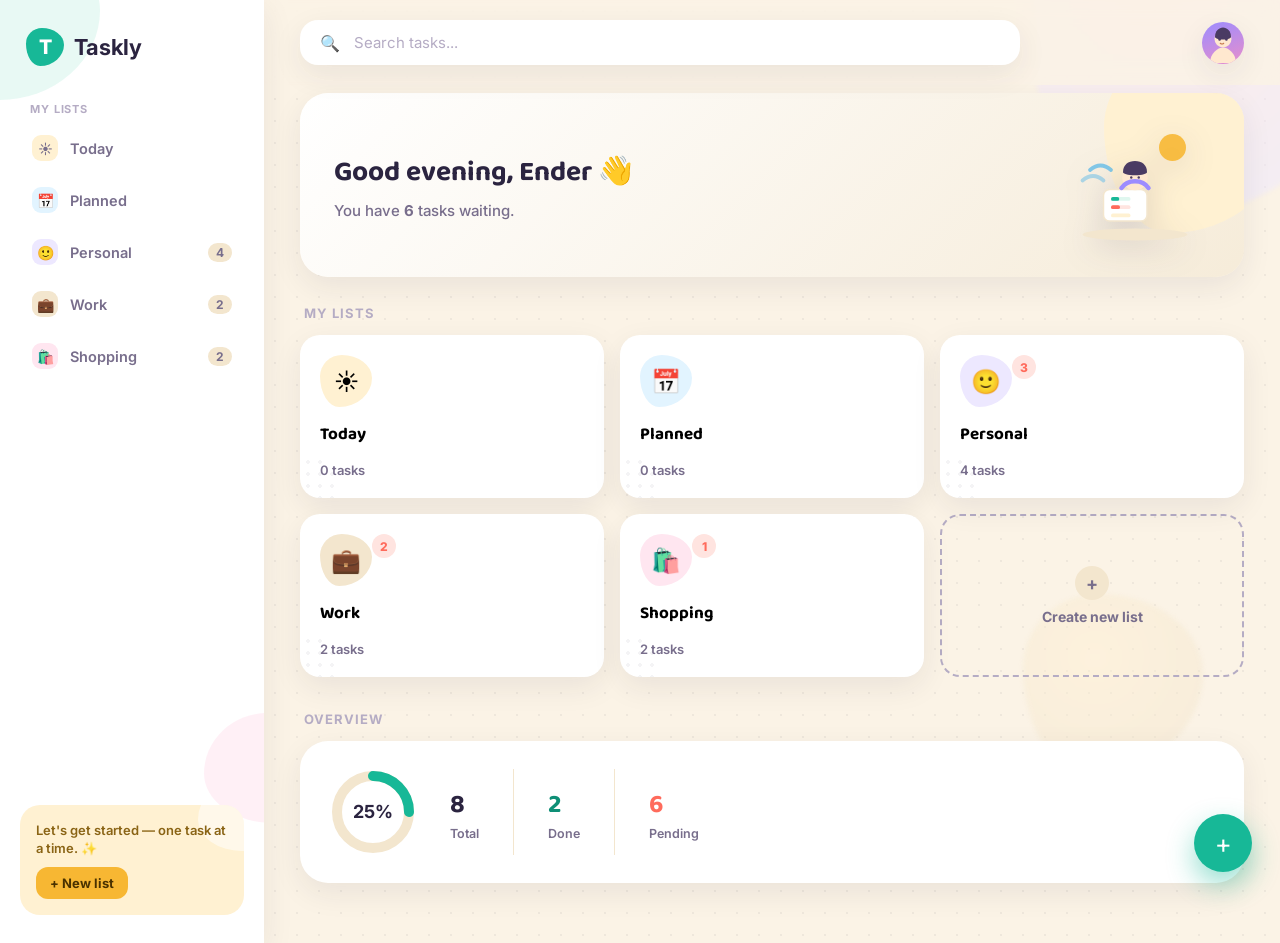
==== commit 9cead35d: "style: expand search bar horizontally across topbar" ====
--- a/index.html
+++ b/index.html
@@ -139,19 +139,25 @@
   /* Main column */
   .main{flex:1;min-width:0;display:flex;flex-direction:column;}
   .topbar{
+    position:sticky;top:0;
+    background:rgba(251,243,230,.85);backdrop-filter:blur(10px);
+    z-index:10;padding:20px 0;
+  }
+  .topbar-inner{
     display:flex;align-items:center;gap:16px;
-    padding:20px 36px;position:sticky;top:0;
-    background:rgba(251,243,230,.85);backdrop-filter:blur(10px);
-    z-index:10;
+    padding:0 36px;max-width:1080px;width:100%;margin:0 auto;
   }
   .search{
-    flex:1;max-width:420px;display:flex;align-items:center;gap:10px;
-    background:var(--white);border-radius:16px;padding:10px 16px;
-    box-shadow:var(--shadow-soft);
-  }
-  .search input{border:none;outline:none;background:none;font-size:14px;width:100%;color:var(--ink);}
+    flex:1;max-width:720px;display:flex;align-items:center;gap:12px;
+    background:var(--white);border-radius:18px;padding:12px 20px;
+    box-shadow:var(--shadow-soft);transition:max-width .2s, box-shadow .2s;
+  }
+  .search:focus-within{
+    box-shadow:var(--shadow-pop);
+  }
+  .search input{border:none;outline:none;background:none;font-size:15px;width:100%;color:var(--ink);}
   .search input::placeholder{color:var(--ink-faint);}
-  .topbar .spacer{flex:1;}
+  .topbar .spacer{flex:0.2;}
   .avatar{
     width:42px;height:42px;border-radius:50%;
     background:linear-gradient(160deg, var(--lilac) 0%, var(--pink) 130%);
@@ -387,7 +393,8 @@
     }
     .overlay{display:none;position:fixed;inset:0;background:rgba(43,36,64,.35);z-index:15;}
     .overlay.show{display:block;}
-    .topbar{padding:16px 18px;}
+    .topbar{padding:12px 0;}
+    .topbar-inner{padding:0 18px;}
     .content{padding:4px 18px 90px;}
     .hero{padding:24px 20px;flex-direction:column;align-items:flex-start;gap:14px;}
     .overview-card{flex-direction:column;align-items:stretch;gap:18px;}
@@ -439,21 +446,23 @@
 
   <div class="main">
     <div class="topbar">
-      <button class="hamburger" id="hamburger">☰</button>
-      <div class="search">
-        <span>🔍</span>
-        <input type="text" id="searchInput" placeholder="Search tasks...">
-      </div>
-      <div class="spacer"></div>
-      <div class="avatar" title="Ender">
-        <svg viewBox="0 0 42 42" xmlns="http://www.w3.org/2000/svg">
-          <circle cx="21" cy="17" r="8.5" fill="#FFE8CF"/>
-          <path d="M8 41c0-9.4 7.7-15.5 13-15.5S34 31.6 34 41Z" fill="#FFE8CF"/>
-          <path d="M13 15c0-6 4-9.5 8-9.5s8 3.5 8 9.5c0 1-3 2.5-8 2.5s-8-1.5-8-2.5Z" fill="#4A3B63"/>
-          <circle cx="17.6" cy="17.5" r="1.3" fill="#4A3B63"/>
-          <circle cx="24.4" cy="17.5" r="1.3" fill="#4A3B63"/>
-          <path d="M18.3 21.3c.9.7 2.6.7 3.4 0" stroke="#C77B4F" stroke-width="1.2" stroke-linecap="round" fill="none"/>
-        </svg>
+      <div class="topbar-inner">
+        <button class="hamburger" id="hamburger">☰</button>
+        <div class="search">
+          <span>🔍</span>
+          <input type="text" id="searchInput" placeholder="Search tasks...">
+        </div>
+        <div class="spacer"></div>
+        <div class="avatar" title="Ender">
+          <svg viewBox="0 0 42 42" xmlns="http://www.w3.org/2000/svg">
+            <circle cx="21" cy="17" r="8.5" fill="#FFE8CF"/>
+            <path d="M8 41c0-9.4 7.7-15.5 13-15.5S34 31.6 34 41Z" fill="#FFE8CF"/>
+            <path d="M13 15c0-6 4-9.5 8-9.5s8 3.5 8 9.5c0 1-3 2.5-8 2.5s-8-1.5-8-2.5Z" fill="#4A3B63"/>
+            <circle cx="17.6" cy="17.5" r="1.3" fill="#4A3B63"/>
+            <circle cx="24.4" cy="17.5" r="1.3" fill="#4A3B63"/>
+            <path d="M18.3 21.3c.9.7 2.6.7 3.4 0" stroke="#C77B4F" stroke-width="1.2" stroke-linecap="round" fill="none"/>
+          </svg>
+        </div>
       </div>
     </div>
 
